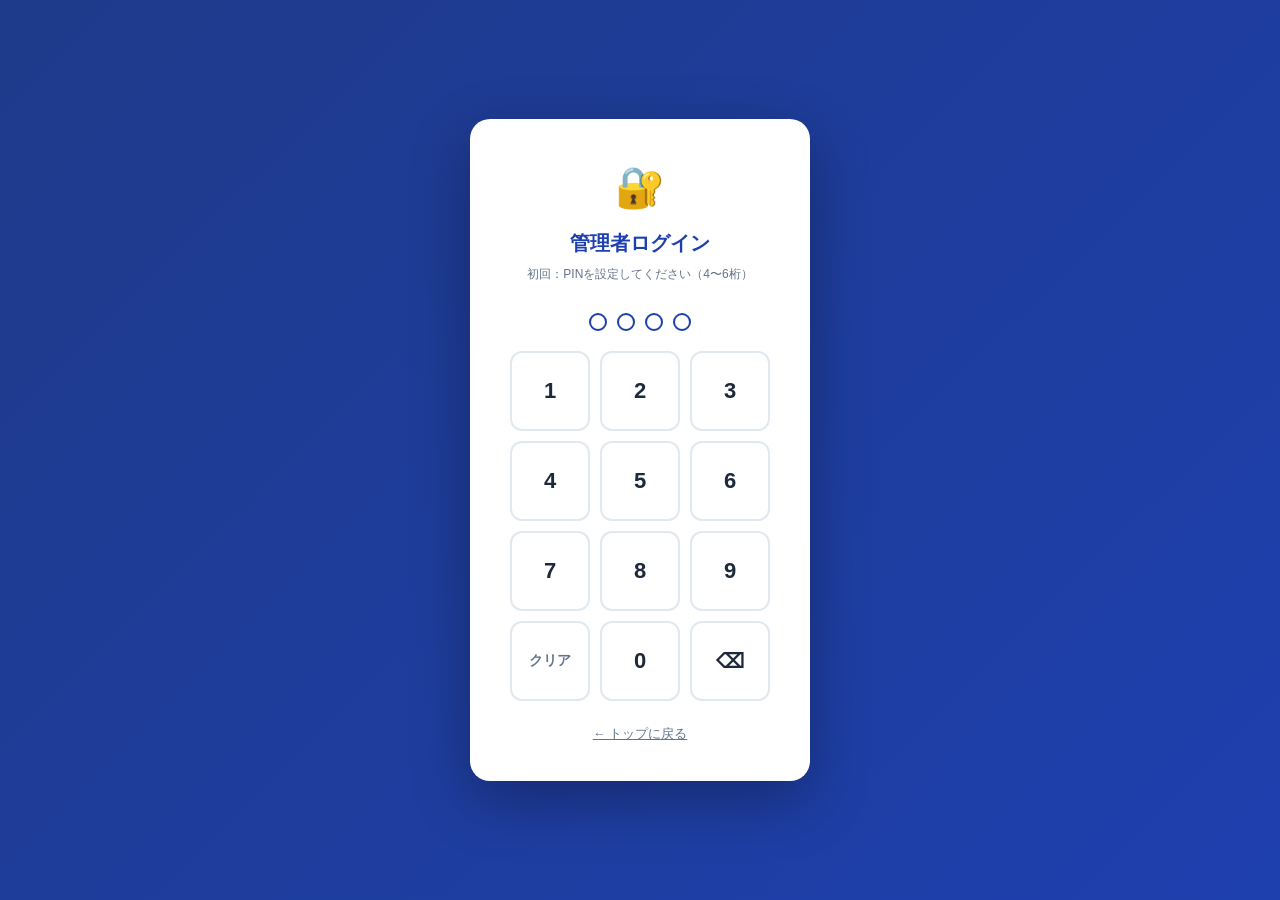
==== admin.html @ 2ba99338 "工事日報管理システム 初回コミット - 職人入力（業者選択・人数・作業内容・次回予定・署名） - 管理者画面（現場管理・業者マスタ・日報一覧・日報編集） - 作業予定ビュー（翌日の業者・人数・作業内容" ====
<!DOCTYPE html>
<html lang="ja">
<head>
<meta charset="UTF-8">
<meta name="viewport" content="width=device-width, initial-scale=1.0, maximum-scale=1.0">
<title>管理者ログイン</title>
<link rel="stylesheet" href="css/style.css">
<style>
body { background: linear-gradient(135deg, #1e3a8a 0%, #1e40af 100%); }
.login-card {
  background: white; border-radius: 20px; padding: 36px 28px;
  box-shadow: 0 20px 60px rgba(0,0,0,.3);
  width: 100%; max-width: 340px;
}
</style>
</head>
<body>
<div class="full-center">
  <div class="login-card">
    <div class="text-center" style="margin-bottom:28px;">
      <div style="font-size:40px;margin-bottom:8px;">🔐</div>
      <div style="font-size:20px;font-weight:700;color:#1e40af;">管理者ログイン</div>
      <div id="first-time-msg" style="display:none;font-size:12px;color:#64748b;margin-top:6px;">初回：PINを設定してください（4〜6桁）</div>
    </div>

    <div class="pin-display" id="pin-display">
      <div class="pin-dot" id="dot-0"></div>
      <div class="pin-dot" id="dot-1"></div>
      <div class="pin-dot" id="dot-2"></div>
      <div class="pin-dot" id="dot-3"></div>
      <div class="pin-dot" id="dot-4" style="display:none"></div>
      <div class="pin-dot" id="dot-5" style="display:none"></div>
    </div>

    <div id="error-msg" style="display:none;text-align:center;color:#dc2626;font-size:13px;margin-bottom:12px;">
      PINが違います
    </div>

    <div class="numpad">
      <button class="numpad-btn" onclick="pressNum('1')">1</button>
      <button class="numpad-btn" onclick="pressNum('2')">2</button>
      <button class="numpad-btn" onclick="pressNum('3')">3</button>
      <button class="numpad-btn" onclick="pressNum('4')">4</button>
      <button class="numpad-btn" onclick="pressNum('5')">5</button>
      <button class="numpad-btn" onclick="pressNum('6')">6</button>
      <button class="numpad-btn" onclick="pressNum('7')">7</button>
      <button class="numpad-btn" onclick="pressNum('8')">8</button>
      <button class="numpad-btn" onclick="pressNum('9')">9</button>
      <button class="numpad-btn" onclick="clearPin()" style="font-size:14px;color:#64748b;">クリア</button>
      <button class="numpad-btn" onclick="pressNum('0')">0</button>
      <button class="numpad-btn" onclick="backspace()" style="font-size:20px;">⌫</button>
    </div>

    <div style="margin-top:20px;text-align:center;">
      <a href="index.html" style="font-size:13px;color:#64748b;">← トップに戻る</a>
    </div>
  </div>
</div>

<script src="js/storage.js"></script>
<script src="js/auth.js"></script>
<script>
let pin = '';
const MAX = 6;
const MIN = 4;

function init() {
  if (Auth.isLoggedIn()) {
    redirectAfterLogin();
    return;
  }
  if (!Storage.getPin()) {
    document.getElementById('first-time-msg').style.display = '';
  }
}

function pressNum(n) {
  if (pin.length >= MAX) return;
  pin += n;
  updateDots();
  if (pin.length >= MIN && pin.length <= MAX) {
    // Try to auto-submit when PIN matches stored length
    const stored = Storage.getPin();
    if (stored && pin.length === stored.length) {
      setTimeout(tryLogin, 100);
    } else if (!stored && pin.length === MIN) {
      // New PIN: confirm
      if (pin.length === MIN) {
        setTimeout(tryLogin, 100);
      }
    }
  }
}

function backspace() {
  pin = pin.slice(0, -1);
  updateDots();
  document.getElementById('error-msg').style.display = 'none';
}

function clearPin() {
  pin = '';
  updateDots();
  document.getElementById('error-msg').style.display = 'none';
}

function updateDots() {
  const stored = Storage.getPin();
  const len = stored ? stored.length : MIN;
  // Show dots based on PIN length
  for (let i = 0; i < MAX; i++) {
    const dot = document.getElementById('dot-' + i);
    if (i < len) {
      dot.style.display = '';
      dot.classList.toggle('filled', i < pin.length);
    } else {
      dot.style.display = 'none';
    }
  }
}

function tryLogin() {
  const ok = Auth.login(pin);
  if (ok) {
    redirectAfterLogin();
  } else {
    document.getElementById('error-msg').style.display = '';
    pin = '';
    updateDots();
    // Shake animation
    const disp = document.getElementById('pin-display');
    disp.style.animation = 'none';
    disp.offsetHeight;
    disp.style.animation = 'shake .3s';
  }
}

function redirectAfterLogin() {
  const params = new URLSearchParams(location.search);
  const next = params.get('next');
  if (next && next.startsWith(location.origin)) {
    location.href = next;
  } else {
    location.href = 'list.html';
  }
}

// Keyboard support
document.addEventListener('keydown', e => {
  if (e.key >= '0' && e.key <= '9') pressNum(e.key);
  else if (e.key === 'Backspace') backspace();
  else if (e.key === 'Enter' && pin.length >= MIN) tryLogin();
});

const style = document.createElement('style');
style.textContent = '@keyframes shake { 0%,100%{transform:translateX(0)} 20%,60%{transform:translateX(-8px)} 40%,80%{transform:translateX(8px)} }';
document.head.appendChild(style);

init();
updateDots();
</script>
</body>
</html>
---- css/style.css ----
:root {
  --primary: #1e40af;
  --primary-light: #3b82f6;
  --primary-dark: #1e3a8a;
  --accent: #f59e0b;
  --success: #16a34a;
  --danger: #dc2626;
  --warning: #d97706;
  --bg: #f1f5f9;
  --card: #ffffff;
  --border: #e2e8f0;
  --text: #1e293b;
  --text-muted: #64748b;
  --radius: 10px;
  --shadow: 0 2px 12px rgba(0,0,0,.10);
}

* { box-sizing: border-box; margin: 0; padding: 0; }

html { font-size: 16px; }
body {
  font-family: 'Meiryo', 'Hiragino Sans', 'MS Gothic', sans-serif;
  background: var(--bg);
  color: var(--text);
  min-height: 100vh;
  font-size: 15px;
  line-height: 1.6;
}

/* ===== LAYOUT ===== */
.page-wrapper { max-width: 900px; margin: 0 auto; padding: 16px; }
.full-center {
  display: flex; align-items: center; justify-content: center;
  min-height: 100vh; padding: 16px;
}

/* ===== HEADER / NAV ===== */
.site-header {
  background: var(--primary);
  color: white;
  padding: 12px 20px;
  display: flex;
  align-items: center;
  justify-content: space-between;
  position: sticky;
  top: 0;
  z-index: 100;
  box-shadow: 0 2px 8px rgba(0,0,0,.2);
}
.site-header h1 { font-size: 17px; }
.site-header .header-actions { display: flex; gap: 8px; align-items: center; }
.header-site-name {
  font-size: 12px;
  background: rgba(255,255,255,.15);
  padding: 3px 8px;
  border-radius: 4px;
  max-width: 200px;
  overflow: hidden;
  text-overflow: ellipsis;
  white-space: nowrap;
}

/* ===== CARD ===== */
.card {
  background: var(--card);
  border-radius: var(--radius);
  box-shadow: var(--shadow);
  padding: 20px;
  margin-bottom: 16px;
}
.card-title {
  font-size: 16px;
  font-weight: bold;
  color: var(--primary);
  margin-bottom: 14px;
  padding-bottom: 8px;
  border-bottom: 2px solid var(--primary-light);
}

/* ===== BUTTONS ===== */
.btn {
  display: inline-flex;
  align-items: center;
  justify-content: center;
  gap: 6px;
  padding: 10px 18px;
  border-radius: 8px;
  border: none;
  cursor: pointer;
  font-size: 14px;
  font-weight: 600;
  text-decoration: none;
  transition: all .15s;
  white-space: nowrap;
  font-family: inherit;
  min-height: 44px;
}
.btn:hover { filter: brightness(1.08); }
.btn:active { filter: brightness(.95); transform: scale(.98); }
.btn-primary { background: var(--primary); color: white; }
.btn-success { background: var(--success); color: white; }
.btn-danger { background: var(--danger); color: white; }
.btn-warning { background: var(--warning); color: white; }
.btn-outline {
  background: transparent;
  border: 2px solid var(--primary);
  color: var(--primary);
}
.btn-outline:hover { background: var(--primary); color: white; }
.btn-secondary { background: #94a3b8; color: white; }
.btn-sm { padding: 6px 12px; font-size: 13px; min-height: 34px; }
.btn-lg { padding: 16px 28px; font-size: 17px; min-height: 56px; width: 100%; }
.btn-xl {
  padding: 22px 24px; font-size: 20px; min-height: 80px;
  width: 100%; border-radius: 14px;
}

/* ===== FORMS ===== */
.form-group { margin-bottom: 14px; }
.form-group label {
  display: block;
  font-size: 13px;
  font-weight: 600;
  color: var(--text-muted);
  margin-bottom: 5px;
}
input[type=text], input[type=number], input[type=date],
input[type=password], textarea, select {
  width: 100%;
  padding: 10px 12px;
  border: 2px solid var(--border);
  border-radius: 8px;
  font-size: 15px;
  font-family: inherit;
  color: var(--text);
  background: white;
  transition: border-color .15s;
  -webkit-appearance: none;
}
input:focus, textarea:focus, select:focus {
  outline: none;
  border-color: var(--primary-light);
}
textarea { resize: vertical; min-height: 70px; }
.input-row { display: grid; grid-template-columns: 1fr 1fr; gap: 12px; }

/* ===== TABLE ===== */
.table-wrap { overflow-x: auto; -webkit-overflow-scrolling: touch; }
table.data-table {
  width: 100%;
  border-collapse: collapse;
  font-size: 14px;
}
.data-table th {
  background: var(--primary);
  color: white;
  padding: 10px 8px;
  text-align: left;
  white-space: nowrap;
  font-weight: 600;
  border: 1px solid var(--primary-dark);
}
.data-table td {
  padding: 9px 8px;
  border: 1px solid var(--border);
  vertical-align: top;
}
.data-table tr:hover td { background: #f8faff; }
.data-table tr:nth-child(even) td { background: #fafbff; }
.data-table tr:nth-child(even):hover td { background: #f0f4ff; }

/* ===== BADGE / STATUS ===== */
.badge {
  display: inline-block;
  padding: 3px 10px;
  border-radius: 20px;
  font-size: 12px;
  font-weight: 700;
}
.badge-success { background: #dcfce7; color: #166534; }
.badge-danger { background: #fee2e2; color: #991b1b; }
.badge-warning { background: #fef3c7; color: #92400e; }
.badge-info { background: #dbeafe; color: #1e40af; }

/* ===== STEP INDICATOR ===== */
.steps {
  display: flex;
  justify-content: center;
  gap: 0;
  margin-bottom: 24px;
}
.step {
  display: flex;
  flex-direction: column;
  align-items: center;
  position: relative;
  flex: 1;
  max-width: 90px;
}
.step::before {
  content: '';
  position: absolute;
  top: 16px;
  left: calc(50% + 16px);
  right: calc(-50% + 16px);
  height: 2px;
  background: var(--border);
  z-index: 0;
}
.step:last-child::before { display: none; }
.step-num {
  width: 32px; height: 32px;
  border-radius: 50%;
  display: flex; align-items: center; justify-content: center;
  background: var(--border);
  color: var(--text-muted);
  font-weight: 700;
  font-size: 14px;
  z-index: 1;
  transition: all .2s;
}
.step.active .step-num { background: var(--primary); color: white; }
.step.done .step-num { background: var(--success); color: white; }
.step-label { font-size: 11px; margin-top: 4px; color: var(--text-muted); }
.step.active .step-label { color: var(--primary); font-weight: 600; }

/* ===== VENDOR SELECTION ===== */
.vendor-grid {
  display: grid;
  grid-template-columns: repeat(auto-fill, minmax(140px, 1fr));
  gap: 10px;
  margin-top: 10px;
}
.vendor-btn {
  padding: 16px 10px;
  border: 2px solid var(--border);
  border-radius: 10px;
  background: white;
  cursor: pointer;
  font-size: 15px;
  font-family: inherit;
  color: var(--text);
  text-align: center;
  transition: all .15s;
  min-height: 60px;
  word-break: break-all;
}
.vendor-btn:hover { border-color: var(--primary); background: #eff6ff; }
.vendor-btn.selected { border-color: var(--primary); background: var(--primary); color: white; }

/* ===== SIGNATURE ===== */
.sig-wrapper {
  position: relative;
  border: 2px solid var(--border);
  border-radius: 10px;
  overflow: hidden;
  background: white;
  touch-action: none;
}
.sig-wrapper canvas {
  display: block;
  width: 100%;
  height: 200px;
  cursor: crosshair;
}
.sig-hint {
  position: absolute;
  top: 50%;
  left: 50%;
  transform: translate(-50%, -50%);
  color: #cbd5e1;
  font-size: 14px;
  pointer-events: none;
  transition: opacity .2s;
}
.sig-actions { display: flex; gap: 8px; margin-top: 8px; }

/* ===== QR MODAL ===== */
.modal-overlay {
  position: fixed;
  inset: 0;
  background: rgba(0,0,0,.7);
  display: flex;
  align-items: center;
  justify-content: center;
  z-index: 1000;
  padding: 20px;
}
.modal-box {
  background: white;
  border-radius: 16px;
  padding: 32px;
  text-align: center;
  max-width: 380px;
  width: 100%;
  box-shadow: 0 20px 60px rgba(0,0,0,.3);
}
.modal-box h2 { margin-bottom: 20px; color: var(--primary); }
.modal-box #qr-canvas { margin: 0 auto 20px; }
.modal-close { margin-top: 12px; }

/* ===== REPORT STATUS LIST ===== */
.status-list { display: flex; flex-direction: column; gap: 8px; }
.status-item {
  display: flex;
  align-items: center;
  justify-content: space-between;
  padding: 10px 14px;
  border-radius: 8px;
  border: 1px solid var(--border);
  background: white;
}
.status-item .vendor-name { font-weight: 600; }

/* ===== REPORT LIST ===== */
.report-card {
  background: white;
  border-radius: 10px;
  border: 1px solid var(--border);
  padding: 14px 16px;
  display: flex;
  align-items: center;
  justify-content: space-between;
  gap: 12px;
  margin-bottom: 8px;
  transition: box-shadow .15s;
}
.report-card:hover { box-shadow: var(--shadow); }
.report-card .report-info h3 { font-size: 15px; margin-bottom: 2px; }
.report-card .report-info p { font-size: 13px; color: var(--text-muted); }
.report-card .report-actions { display: flex; gap: 6px; flex-shrink: 0; flex-wrap: wrap; justify-content: flex-end; }

/* ===== PIN PAD ===== */
.pin-display {
  display: flex;
  gap: 10px;
  justify-content: center;
  margin-bottom: 20px;
}
.pin-dot {
  width: 18px; height: 18px;
  border-radius: 50%;
  border: 2px solid var(--primary);
  background: transparent;
  transition: background .15s;
}
.pin-dot.filled { background: var(--primary); }
.numpad {
  display: grid;
  grid-template-columns: repeat(3, 1fr);
  gap: 10px;
  max-width: 260px;
  margin: 0 auto;
}
.numpad-btn {
  aspect-ratio: 1;
  border: 2px solid var(--border);
  border-radius: 12px;
  background: white;
  font-size: 22px;
  font-weight: 700;
  cursor: pointer;
  font-family: inherit;
  color: var(--text);
  transition: all .1s;
}
.numpad-btn:active { background: var(--primary); color: white; transform: scale(.95); }

/* ===== WORKER TABLE IN EDIT ===== */
.worker-rows { display: flex; flex-direction: column; gap: 16px; }
.worker-row-card {
  border: 2px solid var(--border);
  border-radius: 10px;
  padding: 14px;
  background: white;
  position: relative;
}
.worker-row-card.worker-submitted { border-color: #86efac; background: #f0fdf4; }
.worker-row-header {
  display: flex;
  align-items: center;
  justify-content: space-between;
  margin-bottom: 12px;
}
.worker-row-num {
  font-size: 12px;
  font-weight: 700;
  color: white;
  background: var(--primary);
  padding: 2px 8px;
  border-radius: 10px;
}
.mini-sig {
  width: 100%;
  height: 70px;
  border: 1px solid var(--border);
  border-radius: 6px;
  object-fit: contain;
  background: #fafafa;
}
.delete-row-btn {
  position: absolute;
  top: 8px;
  right: 8px;
  background: none;
  border: none;
  color: var(--danger);
  cursor: pointer;
  font-size: 20px;
  padding: 2px 6px;
  border-radius: 4px;
}
.delete-row-btn:hover { background: #fee2e2; }

/* ===== FILTER BAR ===== */
.filter-bar {
  background: white;
  border-radius: 10px;
  border: 1px solid var(--border);
  padding: 14px 16px;
  margin-bottom: 16px;
  display: flex;
  gap: 10px;
  flex-wrap: wrap;
  align-items: flex-end;
}
.filter-bar .form-group { margin-bottom: 0; flex: 1; min-width: 140px; }

/* ===== TOP PAGE ===== */
.top-logo {
  font-size: 42px;
  margin-bottom: 8px;
}
.top-title {
  font-size: 22px;
  font-weight: 700;
  color: var(--primary);
  margin-bottom: 4px;
}
.top-sub {
  font-size: 14px;
  color: var(--text-muted);
  margin-bottom: 32px;
}
.top-card {
  width: 100%;
  max-width: 420px;
}

/* ===== TOAST ===== */
.toast {
  position: fixed;
  bottom: 24px;
  left: 50%;
  transform: translateX(-50%) translateY(80px);
  background: #1e293b;
  color: white;
  padding: 12px 24px;
  border-radius: 30px;
  font-size: 14px;
  font-weight: 600;
  box-shadow: 0 4px 20px rgba(0,0,0,.3);
  z-index: 9999;
  transition: transform .3s, opacity .3s;
  opacity: 0;
  white-space: nowrap;
}
.toast.show { transform: translateX(-50%) translateY(0); opacity: 1; }
.toast.toast-success { background: var(--success); }
.toast.toast-danger { background: var(--danger); }
.toast.toast-warning { background: var(--warning); }

/* ===== EMPTY STATE ===== */
.empty-state {
  text-align: center;
  padding: 48px 20px;
  color: var(--text-muted);
}
.empty-state .empty-icon { font-size: 48px; margin-bottom: 12px; }
.empty-state p { font-size: 15px; }

/* ===== MISC ===== */
.divider { border: none; border-top: 1px solid var(--border); margin: 16px 0; }
.text-muted { color: var(--text-muted); }
.text-danger { color: var(--danger); }
.text-success { color: var(--success); }
.text-center { text-align: center; }
.flex-row { display: flex; gap: 10px; align-items: center; flex-wrap: wrap; }
.flex-between { display: flex; justify-content: space-between; align-items: center; flex-wrap: wrap; gap: 8px; }
.mt-8 { margin-top: 8px; }
.mt-16 { margin-top: 16px; }
.mb-8 { margin-bottom: 8px; }
.loading { text-align: center; padding: 40px; color: var(--text-muted); }

/* ===== RESPONSIVE ===== */
@media (max-width: 600px) {
  .page-wrapper { padding: 10px; }
  .card { padding: 14px; }
  .report-card { flex-direction: column; align-items: flex-start; }
  .report-card .report-actions { width: 100%; }
  .filter-bar { flex-direction: column; }
  .input-row { grid-template-columns: 1fr; }
  .site-header h1 { font-size: 15px; }
  .header-site-name { max-width: 120px; }
}

/* Worker page full screen */
.worker-page {
  min-height: 100vh;
  background: linear-gradient(135deg, var(--primary-dark) 0%, var(--primary) 100%);
  display: flex;
  flex-direction: column;
}
.worker-header {
  background: rgba(0,0,0,.2);
  padding: 14px 20px;
  color: white;
  text-align: center;
}
.worker-header h1 { font-size: 18px; }
.worker-header .worker-site { font-size: 13px; opacity: .8; margin-top: 2px; }
.worker-content {
  flex: 1;
  padding: 16px;
  display: flex;
  flex-direction: column;
  max-width: 500px;
  width: 100%;
  margin: 0 auto;
}
.worker-step { flex: 1; }
.worker-step-title {
  color: white;
  font-size: 18px;
  font-weight: 700;
  text-align: center;
  margin-bottom: 16px;
}
.worker-card {
  background: white;
  border-radius: 16px;
  padding: 20px;
}
.worker-nav {
  display: flex;
  gap: 10px;
  margin-top: 16px;
}
.worker-nav .btn { flex: 1; }
.btn-worker-primary {
  background: var(--accent);
  color: var(--primary-dark);
}
.count-input-wrapper {
  display: flex;
  align-items: center;
  gap: 12px;
  margin: 8px 0;
}
.count-btn {
  width: 48px; height: 48px;
  border-radius: 50%;
  border: 2px solid var(--primary);
  background: white;
  font-size: 24px;
  cursor: pointer;
  display: flex;
  align-items: center;
  justify-content: center;
  color: var(--primary);
  font-weight: bold;
  transition: all .1s;
}
.count-btn:active { background: var(--primary); color: white; }
.count-display {
  flex: 1;
  text-align: center;
  font-size: 36px;
  font-weight: 700;
  color: var(--text);
  background: var(--bg);
  border-radius: 8px;
  padding: 8px;
}
.count-label { font-size: 14px; font-weight: 600; color: var(--text-muted); margin-bottom: 6px; }

/* Checkbox */
.checkbox-row {
  display: flex;
  align-items: center;
  gap: 10px;
  margin: 8px 0;
}
.checkbox-row input[type=checkbox] {
  width: 20px; height: 20px;
  cursor: pointer;
  accent-color: var(--primary);
}
.checkbox-row label { font-size: 15px; cursor: pointer; }

/* Genba list */
.genba-card {
  background: white;
  border-radius: 10px;
  border: 2px solid var(--border);
  padding: 14px 16px;
  display: flex;
  align-items: center;
  justify-content: space-between;
  gap: 12px;
  margin-bottom: 8px;
  cursor: pointer;
  transition: all .15s;
}
.genba-card:hover { border-color: var(--primary-light); box-shadow: var(--shadow); }
.genba-card.active { border-color: var(--primary); background: #eff6ff; }
.genba-card .genba-info h3 { font-size: 15px; }
.genba-card .genba-info p { font-size: 13px; color: var(--text-muted); }
.active-badge {
  background: var(--primary);
  color: white;
  font-size: 11px;
  padding: 2px 8px;
  border-radius: 10px;
  font-weight: 700;
}
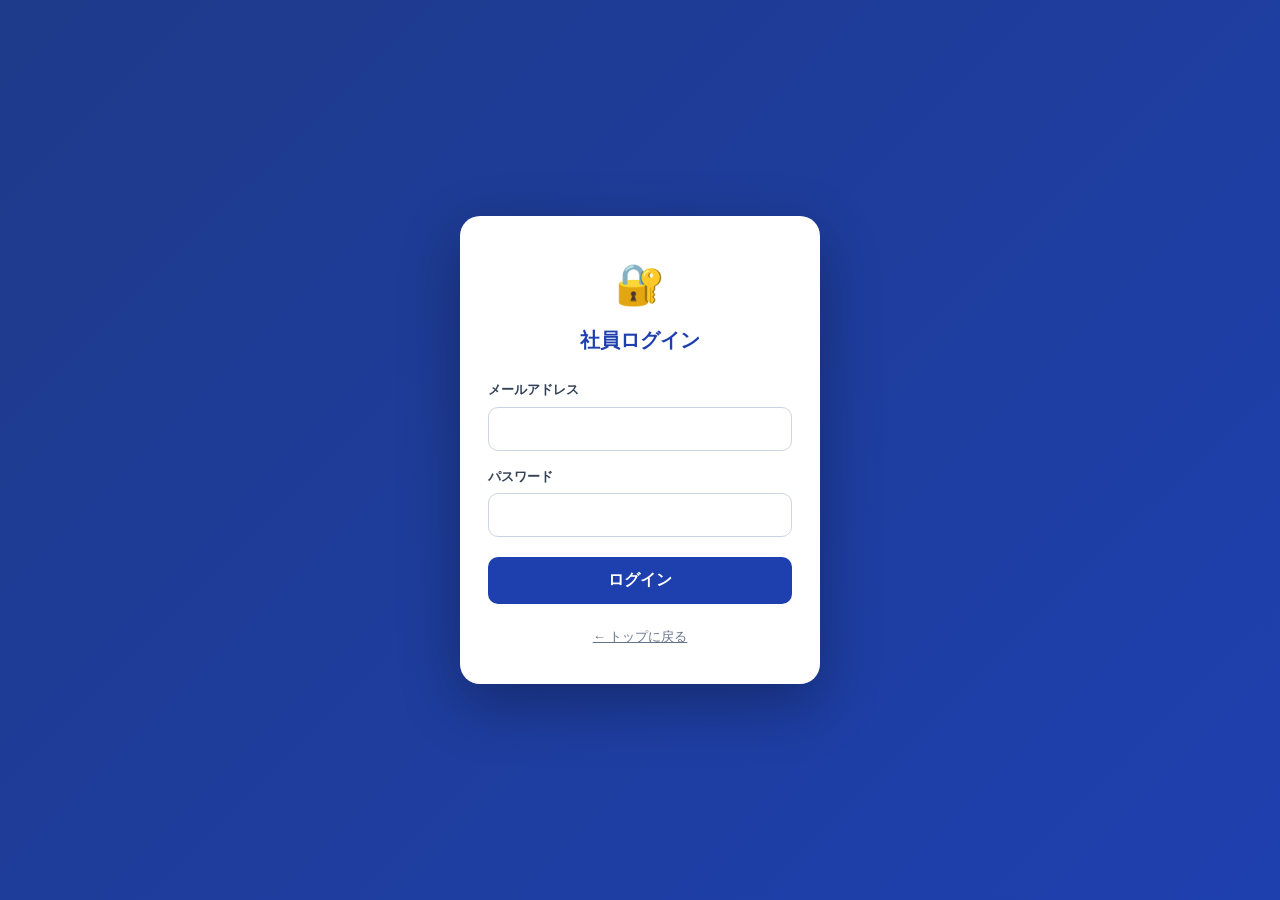
==== commit 9c413356: "feat(phase0): 社員ログイン(Supabase Auth)と admin-auth を実装（STEP3） 管理画面の認証をPINからメール＋パスワードへ。本番を壊さないため、 JWT認証の" ====
--- a/admin.html
+++ b/admin.html
@@ -3,53 +3,51 @@
 <head>
 <meta charset="UTF-8">
 <meta name="viewport" content="width=device-width, initial-scale=1.0, maximum-scale=1.0">
-<title>管理者ログイン</title>
+<title>社員ログイン</title>
 <link rel="stylesheet" href="css/style.css">
 <style>
 body { background: linear-gradient(135deg, #1e3a8a 0%, #1e40af 100%); }
 .login-card {
   background: white; border-radius: 20px; padding: 36px 28px;
   box-shadow: 0 20px 60px rgba(0,0,0,.3);
-  width: 100%; max-width: 340px;
+  width: 100%; max-width: 360px;
 }
+.field { margin-bottom: 16px; text-align: left; }
+.field label { display:block; font-size:13px; font-weight:600; color:#334155; margin-bottom:6px; }
+.field input {
+  width: 100%; box-sizing: border-box; padding: 12px 14px; font-size: 16px;
+  border: 1.5px solid #cbd5e1; border-radius: 10px; outline: none;
+}
+.field input:focus { border-color:#1e40af; }
+.btn-login {
+  width: 100%; padding: 13px; font-size: 16px; font-weight: 700; color: white;
+  background: #1e40af; border: none; border-radius: 10px; cursor: pointer; margin-top: 4px;
+}
+.btn-login:disabled { opacity:.6; cursor:default; }
 </style>
 </head>
 <body>
 <div class="full-center">
   <div class="login-card">
-    <div class="text-center" style="margin-bottom:28px;">
+    <div class="text-center" style="margin-bottom:24px;">
       <div style="font-size:40px;margin-bottom:8px;">🔐</div>
-      <div style="font-size:20px;font-weight:700;color:#1e40af;">管理者ログイン</div>
-      <div id="first-time-msg" style="display:none;font-size:12px;color:#64748b;margin-top:6px;">初回：PINを設定してください（4〜6桁）</div>
+      <div style="font-size:20px;font-weight:700;color:#1e40af;">社員ログイン</div>
     </div>
 
-    <div class="pin-display" id="pin-display">
-      <div class="pin-dot" id="dot-0"></div>
-      <div class="pin-dot" id="dot-1"></div>
-      <div class="pin-dot" id="dot-2"></div>
-      <div class="pin-dot" id="dot-3"></div>
-      <div class="pin-dot" id="dot-4" style="display:none"></div>
-      <div class="pin-dot" id="dot-5" style="display:none"></div>
-    </div>
+    <form id="login-form" autocomplete="on">
+      <div class="field">
+        <label for="email">メールアドレス</label>
+        <input type="email" id="email" name="email" autocomplete="username" required>
+      </div>
+      <div class="field">
+        <label for="password">パスワード</label>
+        <input type="password" id="password" name="password" autocomplete="current-password" required>
+      </div>
 
-    <div id="error-msg" style="display:none;text-align:center;color:#dc2626;font-size:13px;margin-bottom:12px;">
-      PINが違います
-    </div>
+      <div id="error-msg" style="display:none;text-align:center;color:#dc2626;font-size:13px;margin:4px 0 12px;"></div>
 
-    <div class="numpad">
-      <button class="numpad-btn" onclick="pressNum('1')">1</button>
-      <button class="numpad-btn" onclick="pressNum('2')">2</button>
-      <button class="numpad-btn" onclick="pressNum('3')">3</button>
-      <button class="numpad-btn" onclick="pressNum('4')">4</button>
-      <button class="numpad-btn" onclick="pressNum('5')">5</button>
-      <button class="numpad-btn" onclick="pressNum('6')">6</button>
-      <button class="numpad-btn" onclick="pressNum('7')">7</button>
-      <button class="numpad-btn" onclick="pressNum('8')">8</button>
-      <button class="numpad-btn" onclick="pressNum('9')">9</button>
-      <button class="numpad-btn" onclick="clearPin()" style="font-size:14px;color:#64748b;">クリア</button>
-      <button class="numpad-btn" onclick="pressNum('0')">0</button>
-      <button class="numpad-btn" onclick="backspace()" style="font-size:20px;">⌫</button>
-    </div>
+      <button type="submit" class="btn-login" id="btn-login">ログイン</button>
+    </form>
 
     <div style="margin-top:20px;text-align:center;">
       <a href="index.html" style="font-size:13px;color:#64748b;">← トップに戻る</a>
@@ -57,83 +55,42 @@
   </div>
 </div>
 
+<div id="page-loading" style="display:none;position:fixed;inset:0;background:rgba(255,255,255,.6);z-index:9998;align-items:center;justify-content:center;"></div>
+
 <script src="js/storage.js"></script>
 <script src="js/auth.js"></script>
+<script src="js/app.js"></script>
 <script>
-let pin = '';
-const MAX = 6;
-const MIN = 4;
-
 function init() {
-  if (Auth.isLoggedIn()) {
-    redirectAfterLogin();
-    return;
-  }
-  if (!Storage.getPin()) {
-    document.getElementById('first-time-msg').style.display = '';
-  }
+  if (Auth.isLoggedIn()) { redirectAfterLogin(); }
 }
 
-function pressNum(n) {
-  if (pin.length >= MAX) return;
-  pin += n;
-  updateDots();
-  if (pin.length >= MIN && pin.length <= MAX) {
-    // Try to auto-submit when PIN matches stored length
-    const stored = Storage.getPin();
-    if (stored && pin.length === stored.length) {
-      setTimeout(tryLogin, 100);
-    } else if (!stored && pin.length === MIN) {
-      // New PIN: confirm
-      if (pin.length === MIN) {
-        setTimeout(tryLogin, 100);
-      }
-    }
-  }
+function showError(msg) {
+  const el = document.getElementById('error-msg');
+  el.textContent = msg;
+  el.style.display = '';
 }
 
-function backspace() {
-  pin = pin.slice(0, -1);
-  updateDots();
+document.getElementById('login-form').addEventListener('submit', async (e) => {
+  e.preventDefault();
+  const email = document.getElementById('email').value.trim();
+  const password = document.getElementById('password').value;
+  if (!email || !password) return;
+
   document.getElementById('error-msg').style.display = 'none';
-}
+  const btn = document.getElementById('btn-login');
+  btn.disabled = true;
+  App.loading(true);
+  const result = await Auth.login(email, password);
+  App.loading(false);
+  btn.disabled = false;
 
-function clearPin() {
-  pin = '';
-  updateDots();
-  document.getElementById('error-msg').style.display = 'none';
-}
-
-function updateDots() {
-  const stored = Storage.getPin();
-  const len = stored ? stored.length : MIN;
-  // Show dots based on PIN length
-  for (let i = 0; i < MAX; i++) {
-    const dot = document.getElementById('dot-' + i);
-    if (i < len) {
-      dot.style.display = '';
-      dot.classList.toggle('filled', i < pin.length);
-    } else {
-      dot.style.display = 'none';
-    }
-  }
-}
-
-function tryLogin() {
-  const ok = Auth.login(pin);
-  if (ok) {
+  if (result.ok) {
     redirectAfterLogin();
   } else {
-    document.getElementById('error-msg').style.display = '';
-    pin = '';
-    updateDots();
-    // Shake animation
-    const disp = document.getElementById('pin-display');
-    disp.style.animation = 'none';
-    disp.offsetHeight;
-    disp.style.animation = 'shake .3s';
+    showError(result.error || 'ログインに失敗しました');
   }
-}
+});
 
 function redirectAfterLogin() {
   const params = new URLSearchParams(location.search);
@@ -145,19 +102,7 @@
   }
 }
 
-// Keyboard support
-document.addEventListener('keydown', e => {
-  if (e.key >= '0' && e.key <= '9') pressNum(e.key);
-  else if (e.key === 'Backspace') backspace();
-  else if (e.key === 'Enter' && pin.length >= MIN) tryLogin();
-});
-
-const style = document.createElement('style');
-style.textContent = '@keyframes shake { 0%,100%{transform:translateX(0)} 20%,60%{transform:translateX(-8px)} 40%,80%{transform:translateX(8px)} }';
-document.head.appendChild(style);
-
 init();
-updateDots();
 </script>
 </body>
 </html>
--- a/css/style.css
+++ b/css/style.css
@@ -470,6 +470,23 @@
 .toast.toast-danger { background: var(--danger); }
 .toast.toast-warning { background: var(--warning); }
 
+/* ===== LOADING OVERLAY ===== */
+#page-loading {
+  position: fixed; inset: 0;
+  background: rgba(255,255,255,.85);
+  display: flex; align-items: center; justify-content: center;
+  z-index: 9000; font-size: 16px; color: #64748b;
+  flex-direction: column; gap: 12px;
+}
+.spinner {
+  width: 36px; height: 36px;
+  border: 4px solid #e2e8f0;
+  border-top-color: #1e40af;
+  border-radius: 50%;
+  animation: spin .7s linear infinite;
+}
+@keyframes spin { to { transform: rotate(360deg); } }
+
 /* ===== EMPTY STATE ===== */
 .empty-state {
   text-align: center;
